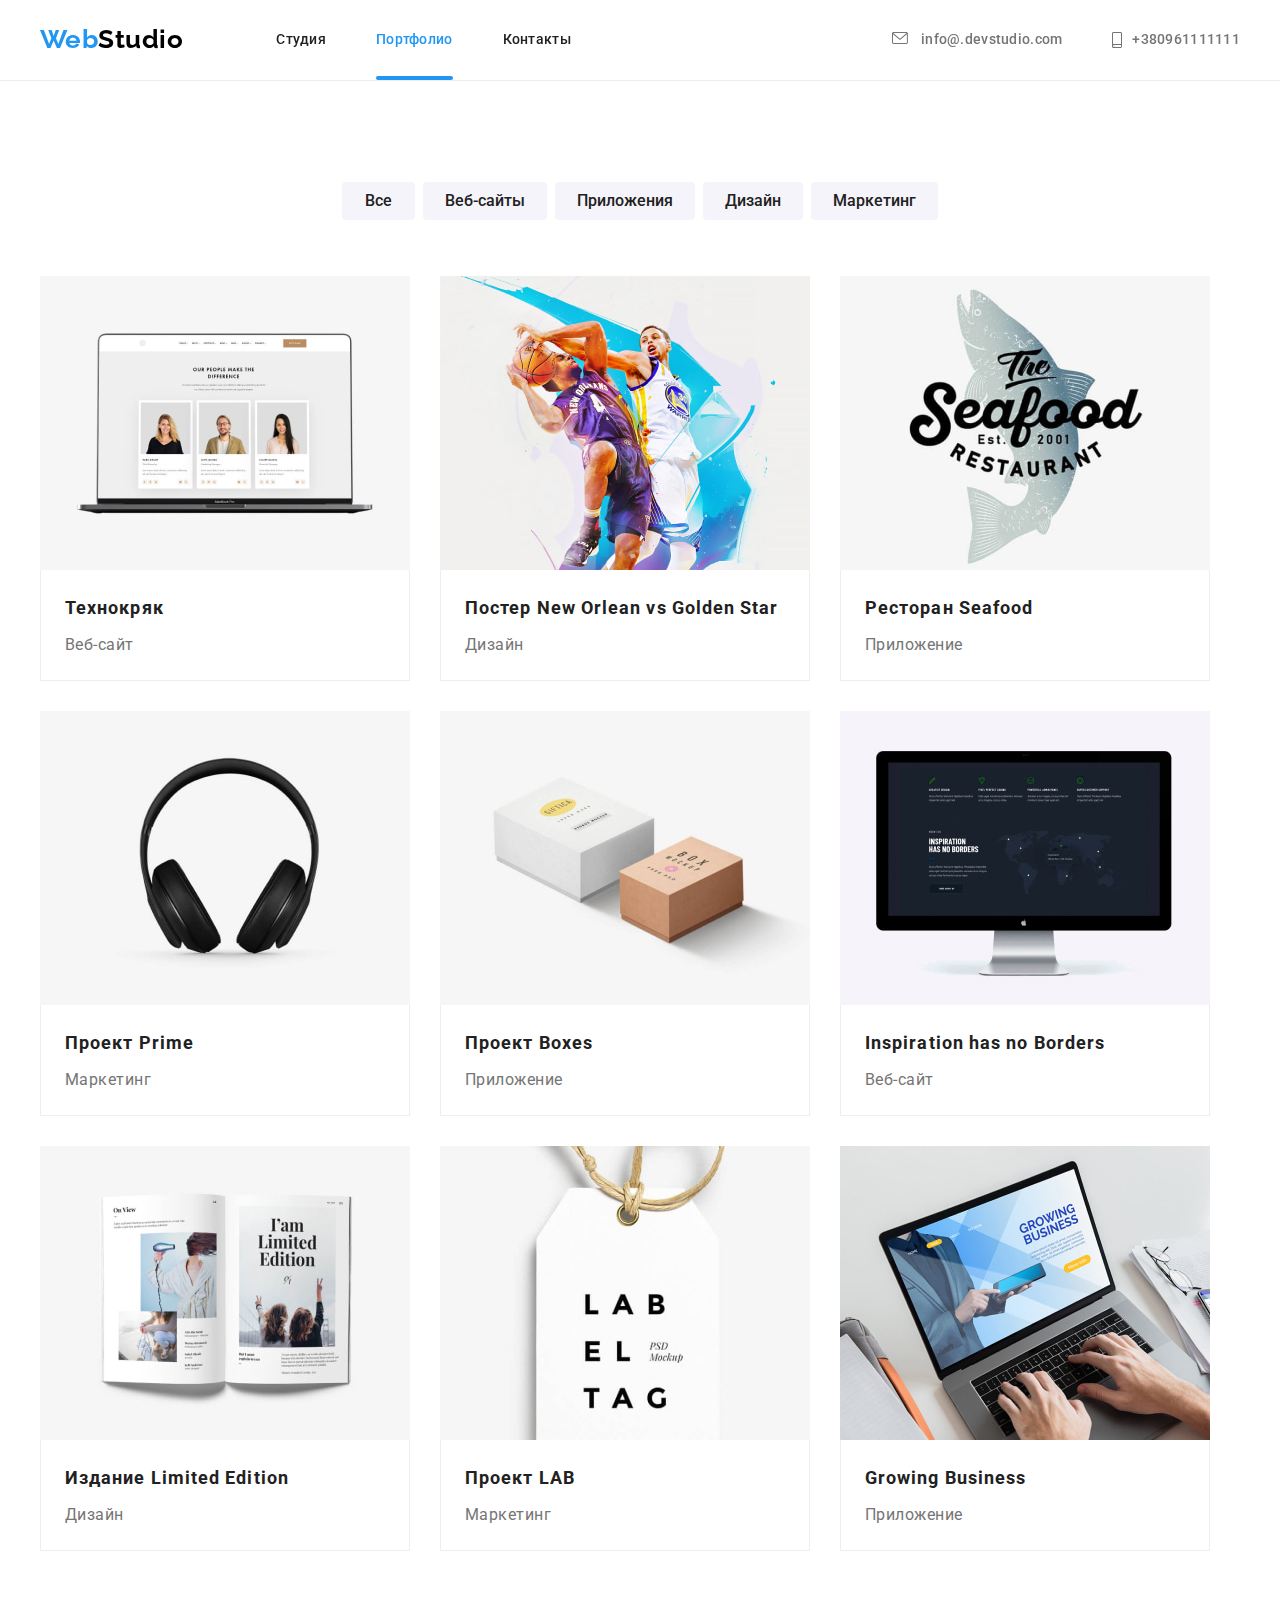
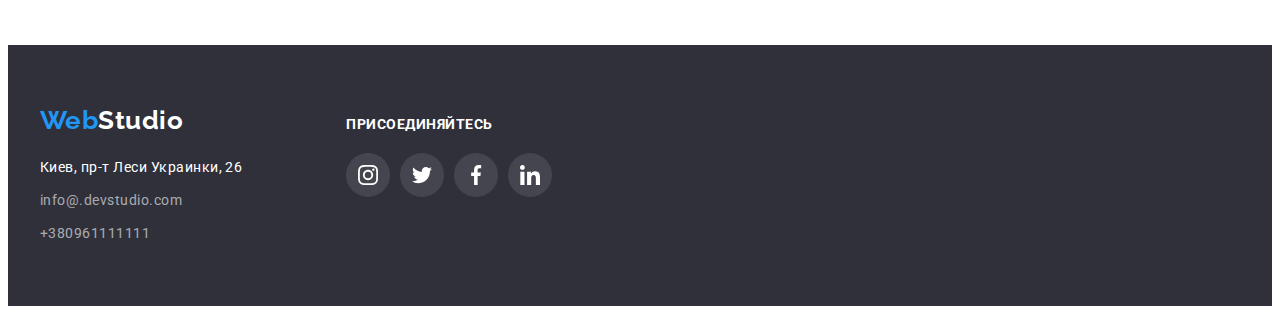
==== portfolio.html @ 172c1197 "Initial commit" ====
<!DOCTYPE html>
<html lang="ru">

<head>
    <meta charset="UTF-8" />
    <meta name="viewport" content="width=device-width, initial-scale=1.0" />
    <title>Document</title>
    <link
        href="https://fonts.googleapis.com/css2?family=Raleway:wght@700&family=Roboto:wght@400;500;700;900&display=swap"
        rel="stylesheet" />
    <!--Modern-normalize start-->
    <link rel="stylesheet" href="https://cdnjs.cloudflare.com/ajax/libs/modern-normalize/1.1.0/modern-normalize.min.css"
        integrity="sha512-wpPYUAdjBVSE4KJnH1VR1HeZfpl1ub8YT/NKx4PuQ5NmX2tKuGu6U/JRp5y+Y8XG2tV+wKQpNHVUX03MfMFn9Q=="
        crossorigin="anonymous" referrerpolicy="no-referrer" />
    <!--Modern-normalize end-->
    <link rel="stylesheet" href="./css/styles.css" />
</head>
<!--Шапка сайта-->
<header class="page-header">
    <div class="container header-container">
        <a href="./index.html" class="logo">Web<span class="logoblack">Studio</span></a>
        <nav class="header-nav">
            <ul class="site-nav list">
                <li> <a href="./index.html" class="link">Студия</a> </li>
                <li> <a href="./portfolio.html" class="link current">Портфолио</a> </li>
                <li> <a href="" class="link">Контакты</a> </li>
            </ul>
        </nav>
        <ul class="contacts list">
            <li><a href="mailto:info@devstudio.com" class="mail contacts-link">
                    <svg class="contacts-icon" width="16" height="12">
                        <use href="./images/icons.svg#envelope"></use>
                    </svg>
                    info@.devstudio.com
                </a>
            </li>
            <li><a href="tel:+380961111111" class="tel contacts-link">
                    <svg class="contacts-icon" width="10" height="16">
                        <use href="./images/icons.svg#smartphone"></use>
                    </svg>
                    +380961111111
                </a>
            </li>
        </ul>
    </div>
</header>
<main>
    <section class="section-galery">
        <div class="container">
            <h1 class="visually-hidden">Портфолио</h1>
            <ul class="list btn-list">
                <li><button type="button" class="portfolio-btn">Все</button></li>
                <li><button type="button" class="portfolio-btn">Веб-сайты</button></li>
                <li><button type="button" class="portfolio-btn">Приложения</button></li>
                <li><button type="button" class="portfolio-btn">Дизайн</button></li>
                <li><button type="button" class="portfolio-btn">Маркетинг</button></li>
            </ul>
            <ul class="galery list card-set">
                <li class="portfolio-item card-set-item">
                    <a href="" class="link">
                        <div class="portfolio-thumb">
                            <img src="./images/portfolio1.jpg" alt="Веб-сайт Технокряк" width="370" height="294">
                            <div class="portfolio-overlay">
                                <p class="portfolio-overlay-text">
                                    Ресурс предлагает комплексные предложения с разным уровнем функционала и сервисов. Все это позволит посетителю получить исчерпывающие сведения о компании или частном лице.
                                </p>
                            </div>
                        </div>
                        <div class="galery-wrapper">
                            <h2 class="portfolio-title">Технокряк</h2>
                            <p class="portfolio-text">Веб-сайт</p>
                        </div>
                    </a>
                </li>
                <li class="portfolio-item card-set-item">
                    <a href="" class="link">
                        <div class="portfolio-thumb">
                        <img src="./images/portfolio2.jpg" alt="Постер" width="370" height="294">
                        <div class="portfolio-overlay">
                            <p class="portfolio-overlay-text">
                                Ресурс предлагает комплексные предложения с разным уровнем функционала и сервисов. Все это позволит посетителю
                                получить исчерпывающие сведения о компании или частном лице.
                            </p>
                        </div>
                        </div>
                        <div class="galery-wrapper">
                            <h2 class="portfolio-title">Постер New Orlean vs Golden Star</h2>
                            <p class="portfolio-text">Дизайн</p>
                        </div>
                    </a>
                </li>
                <li class="portfolio-item card-set-item">
                    <a href="" class="link">
                        <div class="portfolio-thumb">
                            <img src="./images/portfolio3.jpg" alt="Приложение для ресторана" width="370" height="294">
                            <div class="portfolio-overlay">
                                <p class="portfolio-overlay-text">
                                    Ресурс предлагает комплексные предложения с разным уровнем функционала и сервисов. Все это позволит посетителю
                                    получить исчерпывающие сведения о компании или частном лице.
                                </p>
                            </div>
                        </div>
                        <div class="galery-wrapper">
                            <h2 class="portfolio-title">Ресторан Seafood</h2>
                            <p class="portfolio-text">Приложение</p>
                        </div>
                    </a>
                </li>
                <li class="portfolio-item card-set-item">
                    <a href="" class="link">
                        <div class="portfolio-thumb">
                            <img src="./images/portfolio4.jpg" alt="Проект по маркетингу" width="370" height="294">
                            <div class="portfolio-overlay">
                                <p class="portfolio-overlay-text">
                                    Ресурс предлагает комплексные предложения с разным уровнем функционала и сервисов. Все это позволит посетителю
                                    получить исчерпывающие сведения о компании или частном лице.
                                </p>
                            </div>
                        </div>
                        <div class="galery-wrapper">
                            <h2 class="portfolio-title">Проект Prime</h2>
                            <p class="portfolio-text">Маркетинг</p>
                        </div>
                    </a>
                </li>
                <li class="portfolio-item card-set-item">
                    <a href="" class="link">
                        <div class="portfolio-thumb">
                            <img src="./images/portfolio5.jpg" alt="Приложение" width="370" height="294">
                            <div class="portfolio-overlay">
                                <p class="portfolio-overlay-text">
                                    Ресурс предлагает комплексные предложения с разным уровнем функционала и сервисов. Все это позволит посетителю
                                    получить исчерпывающие сведения о компании или частном лице.
                                </p>
                            </div>
                        </div>
                        <div class="galery-wrapper">
                            <h2 class="portfolio-title">Проект Boxes</h2>
                            <p class="portfolio-text">Приложение</p>
                        </div>
                    </a>
                </li>
                <li class="portfolio-item card-set-item">
                    <a href="" class="link">
                        <div class="portfolio-thumb">
                            <img src="./images/portfolio6.jpg" alt="Веб-сайт" width="370" height="294">
                            <div class="portfolio-overlay">
                                <p class="portfolio-overlay-text">
                                    Ресурс предлагает комплексные предложения с разным уровнем функционала и сервисов. Все это позволит посетителю
                                    получить исчерпывающие сведения о компании или частном лице.
                                </p>
                            </div>
                        </div> 
                        <div class="galery-wrapper">
                            <h2 class="portfolio-title">Inspiration has no Borders</h2>
                            <p class="portfolio-text">Веб-сайт</p>
                        </div>
                    </a>
                </li>
                <li class="portfolio-item card-set-item">
                    <a href="" class="link">
                        <div class="portfolio-thumb">
                            <img src="./images/portfolio7.jpg" alt="Книга по дизайну" width="370" height="294">
                            <div class="portfolio-overlay">
                                <p class="portfolio-overlay-text">
                                    Ресурс предлагает комплексные предложения с разным уровнем функционала и сервисов. Все это позволит посетителю
                                    получить исчерпывающие сведения о компании или частном лице.
                                </p>
                            </div>
                        </div>
                        <div class="galery-wrapper">
                            <h2 class="portfolio-title">Издание Limited Edition</h2>
                            <p class="portfolio-text">Дизайн</p>
                        </div>
                    </a>
                </li>
                <li class="portfolio-item card-set-item">
                    <a href="" class="link">
                        <div class="portfolio-thumb">
                            <img src="./images/portfolio8.jpg" alt="Проект LAB" width="370" height="294">
                            <div class="portfolio-overlay">
                                <p class="portfolio-overlay-text">
                                    Ресурс предлагает комплексные предложения с разным уровнем функционала и сервисов. Все это позволит посетителю
                                    получить исчерпывающие сведения о компании или частном лице.
                                </p>
                            </div>
                        </div>
                        <div class="galery-wrapper">
                            <h2 class="portfolio-title">Проект LAB</h2>
                            <p class="portfolio-text">Маркетинг</p>
                        </div>
                    </a>
                </li>
                <li class="portfolio-item card-set-item">
                    <a href="" class="link">
                        <div class="portfolio-thumb">
                            <img src="./images/portfolio9.jpg" alt="Приложение" width="370" height="294">
                            <div class="portfolio-overlay">
                                <p class="portfolio-overlay-text">
                                    Ресурс предлагает комплексные предложения с разным уровнем функционала и сервисов. Все это позволит посетителю
                                    получить исчерпывающие сведения о компании или частном лице.
                                </p>
                            </div>
                        </div>
                        <div class="galery-wrapper">
                            <h2 class="portfolio-title">Growing Business</h2>
                            <p class="portfolio-text">Приложение</p>
                        </div>
                    </a>
                </li>
            </ul>
        </div>
    </section>
</main>
<!--Футер-->
<footer class="footer">
    <div class="container footer-box">
        <div>
            <a href="./index.html" class="logo">Web<span class="logowhite">Studio</span></a>
            <address сlass="footer-adress-map">
                <a href="https://www.google.com.ua/maps/place/%D0%B1%D1%83%D0%BB.+%D0%9B%D0%B5%D1%81%D0%B8+%D0%A3%D0%BA%D1%80%D0%B0%D0%B8%D0%BD%D0%BA%D0%B8,+26,+%D0%9A%D0%B8%D0%B5%D0%B2,+02000/@50.4265807,30.5361971,17z/data=!3m1!4b1!4m5!3m4!1s0x40d4cf0e033ecbe9:0x57a4dffefec77da0!8m2!3d50.4265807!4d30.5383858?hl=ru"
                    target="_blank" rel="noreferrer noopener" class="adress-map link"> Киев, пр-т Леси Украинки, 26 </a>
                <br />
            </address>
            <address class="footer-adress-contacts">
                <a href="mailto:info@devstudio.com" class="mail">info@.devstudio.com</a>
            </address>
            <address class="footer-adress-tel">
                <a href="tel:+380961111111" class="tel">+380961111111</a>
            </address>
        </div>
        <div class="footer-socials">
            <p class="footer-title">Присоединяйтесь</p>
            <ul class="list socials">
                <li class="socials-item">
                    <a class="link socials-link" href="" target="_blank" rel="noopener noreferrer"
                        aria-label="Instagram">
                        <svg class="socials-icon" width="20" height="20">
                            <use href="./images/icons.svg#instagram"></use>
                        </svg>
                    </a>
                </li>
                <li class="socials-item">
                    <a class="link socials-link" href="" target="_blank" rel="noopener noreferrer" aria-label="Twitter">
                        <svg class="socials-icon" width="20" height="20">
                            <use href="./images/icons.svg#twitter"></use>
                        </svg>
                    </a>
                </li>
                <li class="socials-item">
                    <a class="link socials-link" href="" target="_blank" rel="noopener noreferrer"
                        aria-label="Facebook">
                        <svg class="socials-icon" width="20" height="20">
                            <use href="./images/icons.svg#facebook"></use>
                        </svg>
                    </a>
                </li>
                <li class="socials-item">
                    <a class="link socials-link" href="" target="_blank" rel="noopener noreferrer"
                        aria-label="linkedin">
                        <svg class="socials-icon" width="20" height="20">
                            <use href="./images/icons.svg#linkedin"></use>
                        </svg>
                    </a>
                </li>
            </ul>
        </div>

    </div>
</footer>
<script src="./js/header-scroll.js"></script>
</body>

</html>
---- css/styles.css ----
:root {
    --primary-text-color:#757575;
    --title-text-color:#212121;
    --accent:#2196F3;
    --background-color-basic:#FFFFFF;
    --background-color-footer:#2F303A;
    --background-color-reserve:#F5F4FA;
    --logo-text-color:#000000;
    --white-color:#FFFFFF;
    --wrapper-color:#EEEEEE;
    --header-border:#ECECEC;
    --icons-color:#AFB1B8;
    --indent: 30px;
    --items: 3;
    --modal-backdrop-color:rgba(0, 0, 0, 0.2);
    --animation: 250ms cubic-bezier(0.4, 0, 0.2, 1);
}
/*html {
    box-sizing: border-box;
}
*,
*::before,
*::after {
    box-sizing: inherit;
}*/
body {
    padding-top: 80px;

    background-color: #FFFFFF;
    color:#757575;
    font-family: Roboto, sans-serif;
    font-weight: 400;
    letter-spacing: 0.03em;
}
/* card-set*/
.card-set {
    display: flex;
    flex-wrap: wrap;
    gap: var(--indent);
}
.card-set-item {
    flex-basis: calc((100% - var(--indent) * (var(--items)-1))/var(--items));
}
/* ul {list-style: none}*/
.list {
    list-style: none;
    padding: 0;
    margin:0;
}
h1,
h2,
h3,
h4,
h5,
h6,
p {
    margin-top: 0;
    margin-bottom: 0;
}
img {
    display: block;
    /*max-width: 100%;
    height: auto;*/
}
.link {
    text-decoration: none;
}
.container {
    width: 1200px;
    padding-left: 15px ;
    padding-right: 15px;
    margin-left: auto;
    margin-right: auto;
    /*outline: 2px solid teal;*/
}
/* Header*/
.page-header {
    position: fixed;
    top:0;
    left:0;
    width: 100%;
    z-index: 100;

    border: 1px solid var(--header-border);
    border-top: none;
    border-left: none;
    border-right: none;
}
.page-header.no-transparency {
    background-color: rgba(105, 165, 233, 0.5);
    backdrop-filter: blur(4px);
}
.header-container {
        display: flex;
        align-items: center; 
    }
.site-nav {
    display: flex;
    gap: 50px;
}
/*.site-nav li {
    margin-right: 50px;
}
.site-nav li:last-child {
    margin-right: 0;
}*/
.header-nav{
    margin-right: auto;
}
.contacts{
    display: flex;
}
/* цвет основного текста #757575 */
/* цвет вторичного текста #212121 */
/* цвет текста лого #000000 */
/* акцент #2196F3 */
/* цвет белый #FFFFFF */
/* цвет основного фона #FFFFFF */
/* цвет фона футера и героя #2F303A */
/* цвет вторичного фона #F5F4FA */

/*logo*/
.logo {
    color:var(--accent);
    font-family: 'Raleway', sans-serif;
    font-weight: 700;
        font-size: 26px;
        line-height: 1.2;
        text-decoration: none;
        margin-right: 93px;

        /* значення властивості для якої буде здійснено плавний перехід за заданий час
            якщо не встановити властивості переходу, то застосується all */
            transition-property: color;
        
            /* час за який буде здійсенено перехід від одного значення до іншого */
            transition-duration: 1s;
        
            /* функція розподілення часу пропорційно до швидкості переходу стану */
            transition-timing-function: cubic-bezier(0.4, 0, 0.2, 1);
        
            /* затримка перед початком переходу */
            transition-delay: 0s;
        
            /* скорочений запис */
            transition: color var(--animation);
        }
.logo:hover,
.logo:focus {
    color:var(--logo-text-color);
}
.logoblack {
    color:var(--logo-text-color);

    transition: color var(--animation);
}
.logowhite {
    color: var(--white-color);

    transition: color var(--animation);
}
.logoblack:hover,
.logoblack:focus,
.logowhite:hover,
.logowhite:focus {
    color: var(--accent);
}

/*Site-nav*/
.site-nav .link {
    color:var(--title-text-color);
        font-weight: 500;
        font-size: 14px;
        line-height: 1.14;
        letter-spacing: 0.02em;
        text-decoration: none;
        padding-top: 32px;
        padding-bottom: 32px;
        display: block;

        transition: color var(--animation);
}
.site-nav .link:hover,
.site-nav .link:focus {
    color: var(--accent);
}
.site-nav .link.current {
    position: relative;
    color: var(--accent);
}
.current::after {
    position: absolute;
    bottom: 0;
    left: 0;

    content: "";
    display: block;
    width: 100%;
    height: 4px;
    border-radius: 4px;
    background-color: var(--accent);
}
.contacts .mail:hover,
.contacts .mail:focus {
    color: var(--accent);
}

.contacts .tel:hover,
.contacts .tel:focus {
    color: var(--accent);
}
.contacts .tel{
    color: var(--primary-text-color);
        font-weight: 500;
        font-size: 14px;
        line-height: 1.14;
        letter-spacing: 0.02em;
        text-decoration: none;
            padding-top: 32px;
            padding-bottom: 32px;
            display: flex;

            transition: color var(--animation);
}
.contacts .mail{
    color: var(--primary-text-color);
     font-weight: 500;
        font-size: 14px;
        line-height: 1.14;
        letter-spacing: 0.02em;
        text-decoration: none;
        margin-right: 50px;
            padding-top: 32px;
            padding-bottom: 32px;
            display: block;

            transition: color var(--animation);
}

/* Hero */
.hero {
    background-color:var(--background-color-footer);
    text-align: center;
    padding-top: 200px;
    padding-bottom: 200px;
}
.hero-title {
    color:var(--white-color);
        font-weight: 900;
        font-size: 44px;
        line-height: 13,6;
        letter-spacing: 0.06em;
        text-transform: uppercase;
            padding: 0;
            margin-top: 0;
            margin-bottom: 30px;
} 
.hero-btn {
    background-color:var(--accent);
    color:var(--white-color);
    font-family: inherit;
        font-weight: 700;
        font-size: 16px;
        line-height: 1.88;
        text-align: center;
        letter-spacing: 0.06em;
        cursor: pointer;
        box-shadow: 0px 4px 4px rgba(0, 0, 0, 0.15);
            border-radius: 4px;
            padding: 9px 31px;
            display: block;
            margin: 0 auto;
            min-width: 200px;
            max-width: 240px;
            min-height: 50px;
            border: 1px transparent;
}
.overlay {
    max-width: 1600px;
    height: 600px;
    margin-left: auto;
    margin-right: auto;
    /*outline: 1px solid black;*/
    background-image: linear-gradient(rgba(47, 48, 58, 0.4), rgba(47, 48, 58, 0.4)), url("../images/BGHero.jpg");
    background-position: center;
    background-size: cover;
    background-repeat: no-repeat;
}
/*Modal window*/
.backdrop {
    position: fixed;
    top: 0;
    left: 0;
    width: 100%;
    height: 100%;
    z-index: 1000;
    background-color: var(--modal-backdrop-color);
    
    /*Позиционированиt по центру за счет флекса*/
    /*display: flex;
    align-items: center;
    justify-content: center;*/


    /* властивості за змовчуванням */
        opacity: 1;
        visibility: visible;
        pointer-events: initial;
    
        transition: opacity var(--animation), visibility var(--animation);
}
.modal {
    /*Вариант центрирования через трансформ*/
        position: absolute;
            top: 50%;
            left: 50%;
            transform: translate(-50%, -50%);
        
    width: 528px;
    height: 581px;
    background-color: var(--white-color);
    box-shadow: 0px 1px 3px rgba(0, 0, 0, 0.12), 0px 1px 1px rgba(0, 0, 0, 0.14), 0px 2px 1px rgba(0, 0, 0, 0.2);
    border-radius: 4px;

    opacity: 1;
    transition: transform 500ms ease-in-out 250ms, opacity 500ms ease-in-out 250ms;
    /*Анимация*/
    /*animation: animate125 3000ms infinite 3000ms;*/
}
.backdrop.is-hidden .modal{
    opacity: 0;
    transform: translate(-50%, -50%);
}
/*@keyframes animate125 {
    0% {
        transform: scale(1);
    }

    50% {
        transform: scale(1.25);
    }

    100% {
        transform: scale(1.25);
    }
}*/
.modal-btn {
    position: absolute;
    display: flex;
    align-items: center;
    justify-content: center;
    padding: 0;
    width: 30px;
    height: 30px;
    top: 10px;
    right: 10px;
    border-radius: 50%;
    background-color: transparent;
    border:1px solid rgba(0, 0, 0, 0.1);
    cursor: pointer;
}
.backdrop.is-hidden {
    opacity: 0;
    visibility: hidden;
    pointer-events: none;
}
/*Section*/
.section, .section-benefits {
    background-color:var(--white-color);     
}
.list-benefits {
    display: flex;
    gap: 30px;
    flex-basis: 270px;
}
.section-benefits-item{
    width: 270px;
}
.icons {
    display: flex;
    align-items: center;
    justify-content: center;
    width: 270px;
    height: 120px;
    margin-bottom: 30px;
    background-color: #F5F4FA;
    border-radius: 4px;
}
/*.section-benefits-item::before{
    display: block;
    height: 120px;
    content: "";
    background-repeat: no-repeat;
    background-position: center;
    background-size: 70px;
    padding: 25px 102px;
    margin-bottom: 30px;
    background-color: #F5F4FA;
        border-radius: 4px;
}
/*.section-benefits-item:nth-child(n)::before {}
.icon-antenna::before{
    background-image: url(../images/antenna1.svg);
}
.icon-clock::before {
    background-image: url(../images/clock1.svg);
}
.icon-diagram::before {
    background-image: url(../images/diagram1.svg);
}
.icon-astronaut::before {
    background-image: url(../images/astronaut1.svg);
}*/
.section {
    padding-top: 0px;
    padding-bottom: 94px;
}
.work-list {
    display: flex;
    gap: 30px;
}
.section-benefits,.section-team,.section-galery,.section-clients {
    padding-top: 94px;
    padding-bottom: 94px;
}
.section-team {
    background-color: var(--background-color-reserve);
}
.section-benefits-title {
    color: var(--title-text-color);
    font-weight: 700;
    font-size: 14px;
    line-height: 1.14;
    text-transform: uppercase;
        margin-top: 0;
        margin-bottom: 10px;
}
.section-benefits-item {

}
.section-team-item {
    transition: box-shadow var(--animation);
    /*flex-basis: calc((100% - var(--indent) * (var(--items)-1))/var(--items))*/
}
.section-benefits-text {
    /*font-weight: 400;*/
    font-size: 14px;
    line-height: 1.71;
        margin-top: 0;
}
.section-title, .section-team-title, .section-clients-title {
    color: var(--title-text-color);
    font-weight: 700;
    font-size: 36px;
    line-height: 1.17;
    text-align: center;
    margin-bottom: 50px;
}
.section-team-item:hover {
    box-shadow: 0px 1px 3px rgba(0, 0, 0, 0.12), 0px 1px 1px rgba(0, 0, 0, 0.14), 0px 2px 1px rgba(0, 0, 0, 0.2);
}
.team-name {
        color: var(--title-text-color);
        font-weight: 500;
        font-size: 16px;
        line-height: 1.19;
        /* identical to box height */
        text-align: center;
        margin-bottom: 10px;
}
.team-profession {
        /*font-weight: 400;*/
        font-size: 16px;
        line-height: 1.19;
        /* identical to box height */
        text-align: center;
}
.team-list {
    display:flex;
    gap:30px;
    --items:4;
}
.team-list li:last-child {
    margin-right: 0;
}
.team-wrapper{
    border: 1px solid transparent;
    background-color: var(--white-color);
    border-top: none;
    border-radius: 0px 0px 4px 4px;
    box-shadow: 0px 1px 3px rgba(0, 0, 0, 0.12), 0px 1px 1px rgba(0, 0, 0, 0.14), 0px 2px 1px rgba(0, 0, 0, 0.2);
    padding-top: 30px;
    padding-bottom: 30px;
    padding-left: 5px;
    padding-right: 5px;
}
.team-profession{
    margin-bottom: 16px;
}

/*Footer*/
.footer {
    background-color:var(--background-color-footer);
    /*font-weight: 400;*/
        font-size: 14px;
        line-height: 1.71;
        text-decoration: none;
        padding-top: 60px;
        padding-bottom: 60px;
}  
.footer-box {
    display: flex;
    align-items: baseline;
    gap:70px;
} 
.footer .logo {
    display: block;
    margin-bottom: 20px;
}
.footer .mail,
.footer .tel {
    color: rgba(255, 255, 255, 0.6);
    text-decoration: none;

    transition: color var(--animation);
}
address {
    font-style:normal;
    display:block;
    margin-bottom: 9px;
}
.footer .tel:hover,
.footer .tel:focus {
    color: var(--accent);
}
.footer .mail:hover,
.footer .mail:focus {
    color: var(--accent);
}
.footer-adress-map, .footer-adress-contacts,.footer-adress-tel {
    font-style: normal;
    text-decoration: none;
    
}
.footer .footer-adress-tel{
    margin-bottom: 0;
}
.adress-map:hover,
.adress-map:focus {
    color: var(--accent);
}
.adress-map {
    color: var(--white-color);

    transition: color var(--animation);
}
.footer-title {
        font-weight: 700;
        font-size: 14px;
        line-height: 1.14;
        text-transform: uppercase;
        color:var(--white-color);
        margin-bottom: 20px;
}
/*Portfolio page*/
.galery .link {
    text-decoration: none;
}
.btn-list {
display:flex;
gap: 8px;
/*row-gap:8px;
column-gap:8px;*/
justify-content: center;
margin-bottom: 56px;
}
.portfolio-btn {
    background-color: var(--background-color-reserve);
    color: var(--title-text-color);
    font-family: inherit;
        font-weight: 500;
        font-size: 16px;
        line-height: 1.62;
        text-align: center;
        cursor: pointer;
        border-radius: 4px;
        padding: 6px 22px;
        display: inline-block;
        min-width: 73px;
        border: 1px transparent;

        transition: color var(--animation),background-color var(--animation), box-shadow var(--animation);
}
.portfolio-btn:hover,
.portfolio-btn:focus {
    background-color: var(--accent);
    color:var(--white-color);
    box-shadow: 0px 3px 1px rgba(0, 0, 0, 0.1), 0px 1px 2px rgba(0, 0, 0, 0.08), 0px 2px 2px rgba(0, 0, 0, 0.12);
}
.visually-hidden {
    position: absolute;
    width: 1px;
    height: 1px;
    margin: -1px;
    border: 0;
    padding: 0;

    white-space: nowrap;
    clip-path: inset(100%);
    clip: rect(0 0 0 0);
    overflow: hidden;
}
.portfolio-item {
    transition: box-shadow var(--animation);
}
.portfolio-item:hover {
box-shadow: 0px 1px 1px rgba(0, 0, 0, 0.12), 0px 4px 4px rgba(0, 0, 0, 0.06), 1px 4px 6px rgba(0, 0, 0, 0.16);
}
.portfolio-title {
    color: var(--title-text-color);
        font-weight: 700;
        font-size: 18px;
        line-height: 2;
        letter-spacing: 0.06em;
        margin-bottom: 4px;
}
.portfolio-text {
    color: var(--primary-text-color);
    /*font-weight: 400;*/
    font-size: 16px;
    line-height: 1.88;
    letter-spacing: 0.03em;
}
.galery {
    display: flex;
    flex-wrap: wrap;
    gap: 30px;
}
.galery-wrapper {
    border: 1px solid var(--wrapper-color);
    background-color: var(--white-color);
    border-top: none;
    padding-top: 20px;
    padding-bottom: 20px;
    padding-left: 24px;
    padding-right: 24px;
}
/*Socials icons*/
.socials{
    display: flex;
    align-items: center;
    justify-content: center;
    gap:10px;
}
.socials-link {
    display:flex;
    align-items: center;
    justify-content: center;
    width: 44px;
    height: 44px;
    color: var(--icons-color);
    border-radius: 50%;
    /*outline: 1px solid black ;*/

    transition: color var(--animation), background-color var(--animation);
}
.socials-icon {
    fill: currentColor;
}
.socials-link:hover,
.socials-link:focus{
    color:var(--white-color);
    background-color: var(--accent);
}
/*.socials-link:hover .socials-icon,
.socials-link:focus .socials-icon {
    fill: var(--white-color);
}*/
.footer .socials-link{
    color: var(--white-color);
    background-color: rgba(255, 255, 255, 0.1);

    transition: background-color var(--animation);
}
footer .socials-link:hover,
footer .socials-link:focus {
    background-color: var(--accent);
}

/*Clients icons*/
.clients {
    display: flex;
    align-items: center;
    justify-content: center;
    gap: 30px;
}

.clients-link {
    display: flex;
    align-items: center;
    justify-content: center;
    width: 170px;
    height: 92px;
    color: var(--icons-color);
    border-radius: 4px;
    border: 1px solid #AFB1B8;

    transition: color var(--animation), border var(--animation);
}
.clients-icon {
    fill: currentColor;
}

.clients-link:hover,
.clients-link:focus {
    color: var(--accent);
     border: 1px solid var(--accent);
}
/*Contacts icons*/
.contacts-link {
    display: flex;
    align-items: center;
    justify-content: center;
    color: var(--primary-text-color);

    transition: color var(--animation);
}

.contacts-icon {
    fill: currentColor;
    margin-right: 10px;
}

.contacts-link:hover,
.contacts-link:focus {
    color: var(--accent);
}
/*Benefits-icon*/
.icons {
    display: flex;
    align-items: center;
    justify-content: center;
    gap: 30px;
}
/*Выезжающий текст в секции чем мы занимаемся*/
.section-item {
    position: relative;
    overflow: hidden;
}

.project-overlay {
    position: absolute;
    bottom: 0;
    left: 0;

    transform: translateY(70px);

    display: flex;
    align-items: center;
    justify-content: center;

    width: 100%;
    height: 70px;
    padding: 27px 75px;

    background-color: rgba(47, 48, 58, 0.8);
    backdrop-filter: blur(2px);

    transition: transform var(--animation);
}

.project-overlay-text {
    color: var(--white-color);
    font-weight: 700;
    font-size: 14px;
    line-height: 1.14;
    text-align: center;
    text-transform: uppercase;
}

.section-item:hover .project-overlay {
    transform: translateY(0);
}
/*Выезжающий текст на карточку Портфолио*/
.portfolio-thumb {
    position: relative;
    overflow: hidden;
}

.portfolio-overlay {
    position: absolute;
    top: 0;
    left: 0;

    transform: translateY(100%);

    display: flex;
    align-items: center;
    justify-content: center;

    width: 100%;
    height: 100%;
    padding: 63px 24px;

    background-color: rgba(33, 150, 243, 0.9);
    backdrop-filter: blur(2px);

    transition: transform var(--animation);
    opacity: 0;
}
.portfolio-overlay-text {

    color: var(--white-color);
    font-weight: 400;
    font-size: 18px;
    line-height: 1.56;
}

.portfolio-thumb:hover .portfolio-overlay {
    transform: translateY(0);
    opacity: 1;
}
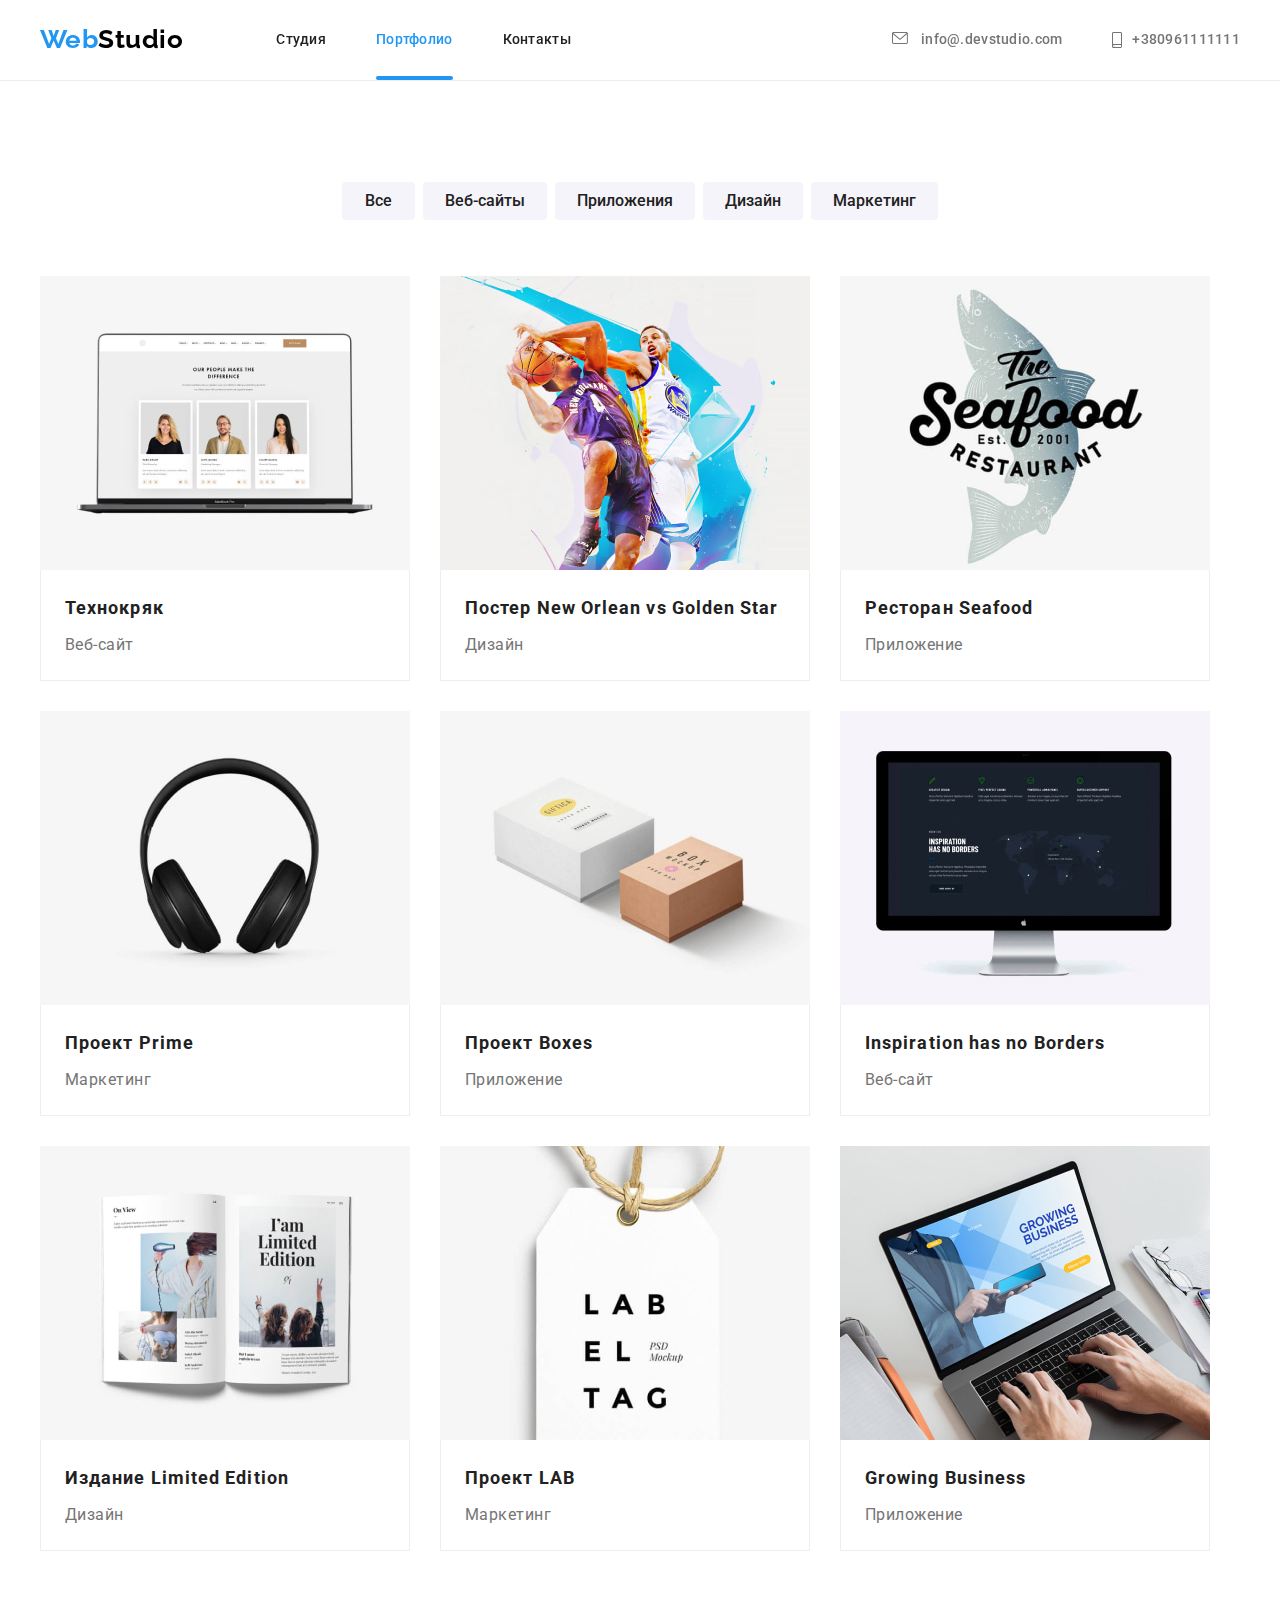
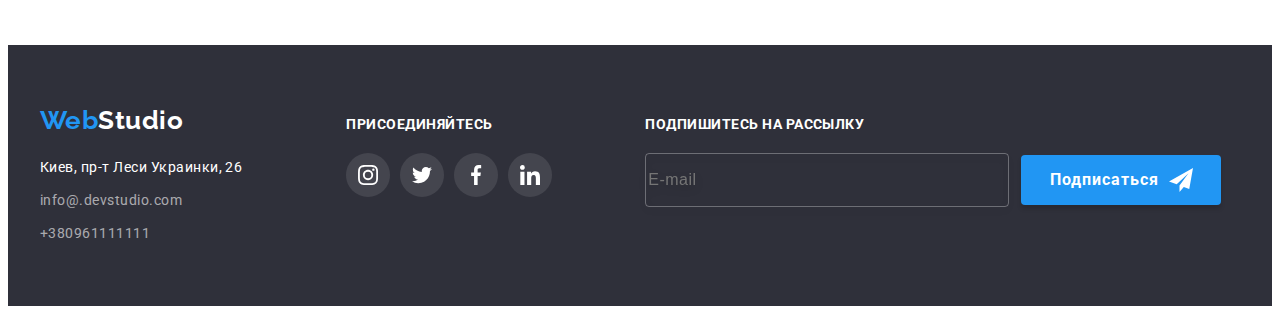
==== commit e3fb02a9: "hw6" ====
--- a/portfolio.html
+++ b/portfolio.html
@@ -44,6 +44,7 @@
         </ul>
     </div>
 </header>
+<!--Galery-->
 <main>
     <section class="section-galery">
         <div class="container">
@@ -219,8 +220,7 @@
             <a href="./index.html" class="logo">Web<span class="logowhite">Studio</span></a>
             <address сlass="footer-adress-map">
                 <a href="https://www.google.com.ua/maps/place/%D0%B1%D1%83%D0%BB.+%D0%9B%D0%B5%D1%81%D0%B8+%D0%A3%D0%BA%D1%80%D0%B0%D0%B8%D0%BD%D0%BA%D0%B8,+26,+%D0%9A%D0%B8%D0%B5%D0%B2,+02000/@50.4265807,30.5361971,17z/data=!3m1!4b1!4m5!3m4!1s0x40d4cf0e033ecbe9:0x57a4dffefec77da0!8m2!3d50.4265807!4d30.5383858?hl=ru"
-                    target="_blank" rel="noreferrer noopener" class="adress-map link"> Киев, пр-т Леси Украинки, 26 </a>
-                <br />
+                    target="_blank" rel="noreferrer noopener" class="adress-map link"> Киев, пр-т Леси Украинки, 26 </a> <br />
             </address>
             <address class="footer-adress-contacts">
                 <a href="mailto:info@devstudio.com" class="mail">info@.devstudio.com</a>
@@ -233,8 +233,7 @@
             <p class="footer-title">Присоединяйтесь</p>
             <ul class="list socials">
                 <li class="socials-item">
-                    <a class="link socials-link" href="" target="_blank" rel="noopener noreferrer"
-                        aria-label="Instagram">
+                    <a class="link socials-link" href="" target="_blank" rel="noopener noreferrer" aria-label="Instagram">
                         <svg class="socials-icon" width="20" height="20">
                             <use href="./images/icons.svg#instagram"></use>
                         </svg>
@@ -248,16 +247,14 @@
                     </a>
                 </li>
                 <li class="socials-item">
-                    <a class="link socials-link" href="" target="_blank" rel="noopener noreferrer"
-                        aria-label="Facebook">
+                    <a class="link socials-link" href="" target="_blank" rel="noopener noreferrer" aria-label="Facebook">
                         <svg class="socials-icon" width="20" height="20">
                             <use href="./images/icons.svg#facebook"></use>
                         </svg>
                     </a>
                 </li>
                 <li class="socials-item">
-                    <a class="link socials-link" href="" target="_blank" rel="noopener noreferrer"
-                        aria-label="linkedin">
+                    <a class="link socials-link" href="" target="_blank" rel="noopener noreferrer" aria-label="linkedin">
                         <svg class="socials-icon" width="20" height="20">
                             <use href="./images/icons.svg#linkedin"></use>
                         </svg>
@@ -265,7 +262,20 @@
                 </li>
             </ul>
         </div>
-
+        <div class="footer-form-send">
+            <p class="footer-form-title">Подпишитесь на рассылку</p>
+            <form class="form-footer">
+                <!--<strong class="form-title">Подпишитесь на рассылку</strong>-->
+                <label class="form-footer-group">
+                    <input class="form-footer-input" type="email" name="user-email" placeholder="E-mail"/>
+                </label>
+            <button class="footer-form-btn" type="submit">
+                Подписаться
+                <svg class="footer-form-icon" width="24" height="24">
+                    <use href="./images/icons.svg#send"></use>
+                </svg>
+            </button>
+        </div>
     </div>
 </footer>
 <script src="./js/header-scroll.js"></script>
--- a/css/styles.css
+++ b/css/styles.css
@@ -72,6 +72,18 @@
     margin-left: auto;
     margin-right: auto;
     /*outline: 2px solid teal;*/
+}
+.visuaaly-hidden {
+    position: absolute;
+    white-space: nowrap;
+    width: 1px;
+    height: 1px;
+    overflow: hidden;
+    border: 0;
+    padding: 0;
+    clip: rect(0 0 0 0);
+    clip-path: inset(50%);
+    margin: -1px;
 }
 /* Header*/
 .page-header {
@@ -286,84 +298,9 @@
     background-size: cover;
     background-repeat: no-repeat;
 }
-/*Modal window*/
-.backdrop {
-    position: fixed;
-    top: 0;
-    left: 0;
-    width: 100%;
-    height: 100%;
-    z-index: 1000;
-    background-color: var(--modal-backdrop-color);
-    
-    /*Позиционированиt по центру за счет флекса*/
-    /*display: flex;
-    align-items: center;
-    justify-content: center;*/
-
-
-    /* властивості за змовчуванням */
-        opacity: 1;
-        visibility: visible;
-        pointer-events: initial;
-    
-        transition: opacity var(--animation), visibility var(--animation);
-}
-.modal {
-    /*Вариант центрирования через трансформ*/
-        position: absolute;
-            top: 50%;
-            left: 50%;
-            transform: translate(-50%, -50%);
-        
-    width: 528px;
-    height: 581px;
-    background-color: var(--white-color);
-    box-shadow: 0px 1px 3px rgba(0, 0, 0, 0.12), 0px 1px 1px rgba(0, 0, 0, 0.14), 0px 2px 1px rgba(0, 0, 0, 0.2);
-    border-radius: 4px;
-
-    opacity: 1;
-    transition: transform 500ms ease-in-out 250ms, opacity 500ms ease-in-out 250ms;
-    /*Анимация*/
-    /*animation: animate125 3000ms infinite 3000ms;*/
-}
-.backdrop.is-hidden .modal{
-    opacity: 0;
-    transform: translate(-50%, -50%);
-}
-/*@keyframes animate125 {
-    0% {
-        transform: scale(1);
-    }
-
-    50% {
-        transform: scale(1.25);
-    }
-
-    100% {
-        transform: scale(1.25);
-    }
-}*/
-.modal-btn {
-    position: absolute;
-    display: flex;
-    align-items: center;
-    justify-content: center;
-    padding: 0;
-    width: 30px;
-    height: 30px;
-    top: 10px;
-    right: 10px;
-    border-radius: 50%;
-    background-color: transparent;
-    border:1px solid rgba(0, 0, 0, 0.1);
-    cursor: pointer;
-}
-.backdrop.is-hidden {
-    opacity: 0;
-    visibility: hidden;
-    pointer-events: none;
-}
+
+
+
 /*Section*/
 .section, .section-benefits {
     background-color:var(--white-color);     
@@ -554,13 +491,69 @@
 
     transition: color var(--animation);
 }
-.footer-title {
+.footer-title, .footer-form-title {
         font-weight: 700;
         font-size: 14px;
         line-height: 1.14;
         text-transform: uppercase;
         color:var(--white-color);
         margin-bottom: 20px;
+}
+.footer-form-send {
+    margin-left: 23px;
+}
+.form-footer {
+    display: flex;
+    align-items: center;
+    justify-content: center;
+    gap: 12px;
+   
+}
+.form-footer-input {
+    width: 358px;
+    height: 50px;
+    background-color: transparent;
+    border: 1px solid rgba(255, 255, 255, 0.3);
+    filter: drop-shadow(0px 4px 4px rgba(0, 0, 0, 0.15));
+    border-radius: 4px;
+}
+.form-footer-input:placeholder-shown {
+    font-weight: 400;
+    font-size: 16px;
+    line-height: 1.25;
+    display: flex;
+    align-items: center;
+    letter-spacing: 0.03em;
+    text-transform: none;
+    
+    color: rgba(255, 255, 255, 0.6);
+}
+.footer-form-btn {
+    background-color: var(--accent);
+    color: var(--white-color);
+    font-family: inherit;
+    font-weight: 700;
+    font-size: 16px;
+    line-height: 1.88;
+    text-align: center;
+    letter-spacing: 0.06em;
+    cursor: pointer;
+    box-shadow: 0px 4px 4px rgba(0, 0, 0, 0.15);
+    border-radius: 4px;
+    padding: 10px 28px;
+    margin: 0 auto;
+    min-width: 200px;
+    max-width: 240px;
+    min-height: 50px;
+    border: 1px transparent;
+
+    display: flex;
+    align-items: center;
+    justify-content: center;
+    gap: 10px;
+}
+.footer-form-icon {
+    fill: var(--white-color);
 }
 /*Portfolio page*/
 .galery .link {
@@ -819,4 +812,241 @@
 .portfolio-thumb:hover .portfolio-overlay {
     transform: translateY(0);
     opacity: 1;
+}
+/*Modal window*/
+.backdrop {
+    position: fixed;
+    top: 0;
+    left: 0;
+    width: 100%;
+    height: 100%;
+    z-index: 1000;
+    background-color: var(--modal-backdrop-color);
+    
+    /*Позиционированиt по центру за счет флекса*/
+    /*display: flex;
+    align-items: center;
+    justify-content: center;*/
+
+
+    /* властивості за змовчуванням */
+        opacity: 1;
+        visibility: visible;
+        pointer-events: initial;
+    
+        transition: opacity var(--animation), visibility var(--animation);
+}
+.modal {
+    /*Вариант центрирования через трансформ*/
+        position: absolute;
+            top: 50%;
+            left: 50%;
+            transform: translate(-50%, -50%);
+        
+    min-width: 528px;
+    min-height: 581px;
+    background-color: var(--white-color);
+    box-shadow: 0px 1px 3px rgba(0, 0, 0, 0.12), 0px 1px 1px rgba(0, 0, 0, 0.14), 0px 2px 1px rgba(0, 0, 0, 0.2);
+    border-radius: 4px;
+
+    opacity: 1;
+    transition: transform 500ms ease-in-out 250ms, opacity 500ms ease-in-out 250ms;
+    /*Анимация*/
+    /*animation: animate125 3000ms infinite 3000ms;*/
+}
+.backdrop.is-hidden .modal{
+    opacity: 0;
+    transform: translate(-50%, -50%);
+}
+/*@keyframes animate125 {
+    0% {
+        transform: scale(1);
+    }
+
+    50% {
+        transform: scale(1.25);
+    }
+
+    100% {
+        transform: scale(1.25);
+    }
+}*/
+.modal-btn {
+    position: absolute;
+    display: flex;
+    align-items: center;
+    justify-content: center;
+    padding: 0;
+    width: 30px;
+    height: 30px;
+    top: 10px;
+    right: 10px;
+    border-radius: 50%;
+    background-color: transparent;
+    border:1px solid rgba(0, 0, 0, 0.1);
+    cursor: pointer;
+}
+.modal-btn-icon {
+    transition:fill var(--animation);
+}
+.backdrop.is-hidden {
+    opacity: 0;
+    visibility: hidden;
+    pointer-events: none;
+}
+/*Форма модального вікна*/
+.modal {
+    padding: 40px;
+}
+.modal-btn:hover + .modal-btn-icon {
+    fill: var(--accent); 
+}
+
+.modal-btn-icon:hover,
+.modal-btn-icon:focus{
+    fill: var(--accent);
+}
+.register-form {
+    text-align: center;
+}
+.register-form-group{
+
+    margin-bottom: 20px;
+}
+.register-form-wrap {
+    position: relative;
+    display: block;
+    margin-bottom: 28px;
+}
+.register-form-wrap:last-child {
+    margin-bottom: 0;
+}
+.register-form-label {
+    display: block;
+    text-align: left;
+    margin-bottom: 4px;
+    
+    font-weight: 400;
+    font-size: 12px;
+    line-height: 1.17;
+    letter-spacing: 0.01em;
+}
+.register-form-input {
+    width: 100%;
+    border: 1px solid rgba(33, 33, 33, 0.2);
+    border-radius: 4px;
+    padding: 12px 42px;
+
+    outline: transparent;
+
+    transition:border-color var(--animation);
+}
+.register-form-textarea{
+    width: 100%;
+    height: 120px;
+    border: 1px solid rgba(33, 33, 33, 0.2);
+    border-radius: 4px;
+    padding: 12px 16px;
+
+    outline: transparent;
+
+    transition:border-color var(--animation);  
+}
+.register-form-input:hover,
+.register-form-input:focus {
+border-color: var(--accent);
+}
+.register-form-textarea:hover,
+.register-form-textarea:focus {
+border-color: var(--accent);
+}
+.register-form-input:focus + .register-form-icon {
+    fill: var(--accent);
+}
+.register-form-input:hover + .register-form-icon {
+    fill: var(--accent);
+}
+.register-form-icon {
+    position: absolute;
+    top:50%;
+    left:12px;
+    
+    transition:fill var(--animation);
+}
+.register-form-title {
+    display: block;
+    margin-bottom: 12px;
+
+    font-weight: 700;
+    font-size: 20px;
+    line-height: 1.15;
+    text-align: center;
+    color: var(--title-text-color);
+}
+.register-form-textarea:placeholder-shown {
+    font-weight: 400;
+    font-size: 12px;
+    line-height: 14px;
+    letter-spacing: 0.01em;
+
+    color: rgba(117, 117, 117, 0.5);
+}
+
+.register-form-agreement{
+    display: flex;
+    align-items: center;
+    justify-content: center;
+    gap: 7px;
+    margin-bottom: 30px;
+}
+.register-form-agreement-text {
+    font-style: normal;
+        font-weight: 400;
+        font-size: 14px;
+        line-height: 1.71;
+        color: var(--primary-text-color);
+
+        user-select: none;
+        text-underline-position: under;
+}
+.register-icon-check{
+    opacity: 0;   
+    transition: opacity var(--animation);
+}
+.register-checkbox:checked + .register-icon .register-icon-uncheck {
+    opacity: 0;
+}
+.register-checkbox:checked + .register-icon .register-icon-check {
+    opacity: 1;
+}
+.register-form-agreement-link {
+    color: var(--accent);
+}
+.register-form-btn{
+    display: flex;
+    align-items: center;
+    padding: 10px 52px;
+
+    background-color: var(--accent);
+    color: var(--white-color);
+        font-family: inherit;
+        font-weight: 700;
+        font-size: 16px;
+        line-height: 1.88;
+        text-align: center;
+        letter-spacing: 0.06em;
+        cursor: pointer;
+        border-radius: 4px;
+        margin: 0 auto;
+        min-width: 200px;
+        max-width: 240px;
+        min-height: 50px;
+        border: 1px transparent;
+
+        transition:box-shadow var(--animation);
+
+}
+.register-form-btn:hover,
+.register-form-btn:focus {
+    box-shadow: 0px 4px 4px rgba(0, 0, 0, 0.15);
 }